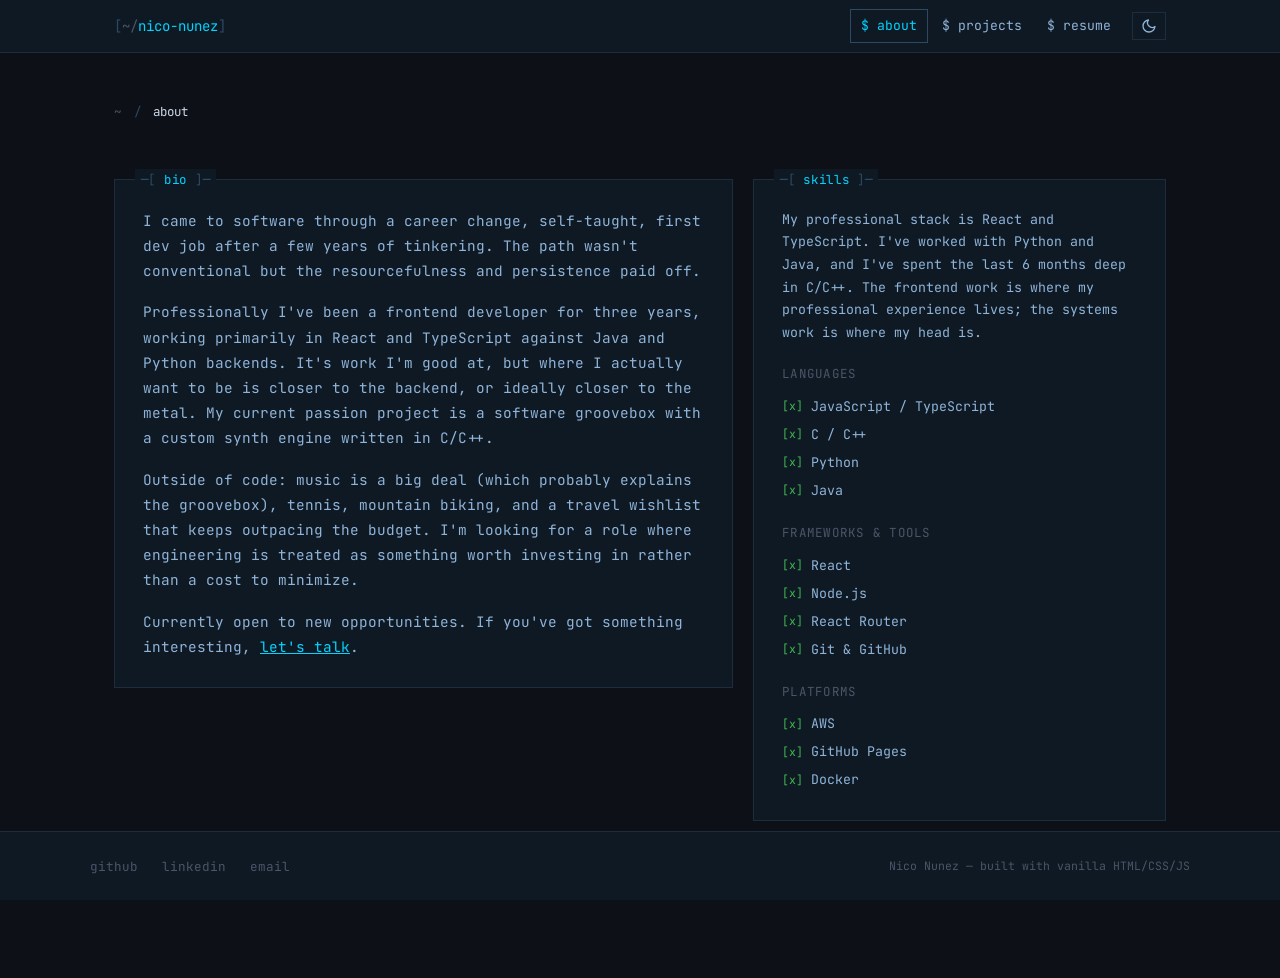
==== about.html @ dd9d21fb "initial commit" ====
<!DOCTYPE html>
<html lang="en" data-theme="dark">
<head>
  <meta charset="UTF-8" />
  <meta name="viewport" content="width=device-width, initial-scale=1.0" />
  <meta name="description" content="Nico Nunez — About me. Background, skills, and what I'm up to." />
  <title>about — Nico Nunez</title>
  <link rel="stylesheet" href="css/style.css" />
  <script src="js/main.js"></script>
</head>
<body>

  <a href="#main-content" class="skip-link">Skip to main content</a>

  <!-- ═══ HEADER / NAV ═══ -->
  <header class="site-header">
    <nav class="nav-bar" aria-label="Primary navigation">
      <a href="index.html" class="nav-brand" aria-label="Home">
        <span class="nb-bracket">[</span><span class="nb-tilde">~/</span><span class="nb-path">nico-nunez</span><span class="nb-bracket">]</span>
      </a>
      <ul class="nav-links">
        <li><a href="about.html">$ about</a></li>
        <li><a href="projects.html">$ projects</a></li>
        <li><a href="resume.html">$ resume</a></li>
        <li>
          <button class="theme-toggle" id="theme-toggle" type="button" aria-label="Switch to light mode" title="Switch to light mode">
            <svg class="icon-moon" viewBox="0 0 24 24" aria-hidden="true" fill="none"
                 stroke="currentColor" stroke-width="2" stroke-linecap="round" stroke-linejoin="round">
              <path d="M21 12.79A9 9 0 1 1 11.21 3 7 7 0 0 0 21 12.79z"/>
            </svg>
            <svg class="icon-sun" viewBox="0 0 24 24" aria-hidden="true" fill="none"
                 stroke="currentColor" stroke-width="1.75" stroke-linecap="round">
              <circle cx="12" cy="12" r="4.5"/>
              <line x1="12" y1="1.5"  x2="12" y2="4.5"/>
              <line x1="12" y1="19.5" x2="12" y2="22.5"/>
              <line x1="1.5"  y1="12" x2="4.5"  y2="12"/>
              <line x1="19.5" y1="12" x2="22.5" y2="12"/>
              <line x1="4.1"  y1="4.1"  x2="6.2"  y2="6.2"/>
              <line x1="17.8" y1="17.8" x2="19.9" y2="19.9"/>
              <line x1="19.9" y1="4.1"  x2="17.8" y2="6.2"/>
              <line x1="6.2"  y1="17.8" x2="4.1"  y2="19.9"/>
              <rect x="9"    y="11.2" width="2.6" height="1.8" rx="0.5" fill="currentColor" stroke="none"/>
              <rect x="12.4" y="11.2" width="2.6" height="1.8" rx="0.5" fill="currentColor" stroke="none"/>
              <line x1="11.6" y1="12.1" x2="12.4" y2="12.1" stroke-width="1.2"/>
            </svg>
          </button>
        </li>
      </ul>
    </nav>
  </header>

  <!-- ═══ MAIN ═══ -->
  <main id="main-content">

    <nav aria-label="Breadcrumb" class="breadcrumb">
      <a href="index.html">~</a>
      <span class="sep" aria-hidden="true">/</span>
      <span class="current" aria-current="page">about</span>
    </nav>

    <div class="about-grid">

      <!-- Bio panel -->
      <section aria-labelledby="bio-heading">
        <div class="panel">
          <h1 class="panel-title" id="bio-heading">bio</h1>
          <div class="bio-text">
            <p>
              I came to software through a career change, self-taught, first dev job after a few years of tinkering. The path wasn't conventional but the resourcefulness and persistence paid off.
            </p>
            <p>
              Professionally I've been a frontend developer for three years, working primarily in React and TypeScript against Java and Python backends. It's work I'm good at, but where I actually want to be is closer to the backend, or ideally closer to the metal. My current passion project is a software groovebox with a custom synth engine written in C/C++.
            </p>
            <p>
              Outside of code: music is a big deal (which probably explains the groovebox), tennis, mountain biking, and a travel wishlist that keeps outpacing the budget. I'm looking for a role where engineering is treated as something worth investing in rather than a cost to minimize.
            </p>
            <p>
              Currently open to new opportunities. If you've got something interesting, <a href="mailto:TODO_EMAIL">let's talk</a>.
            </p>
          </div>
        </div>
      </section>

      <!-- Skills panel -->
      <aside aria-labelledby="skills-heading">
        <div class="panel">
          <h2 class="panel-title" id="skills-heading">skills</h2>
          <div class="skills-section">

            <p class="skills-blurb">My professional stack is React and TypeScript. I've worked with Python and Java, and I've spent the last 6 months deep in C/C++. The frontend work is where my professional experience lives; the systems work is where my head is.</p>

            <h3>Languages</h3>
            <ul class="skill-list" aria-label="Programming languages">
              <li>JavaScript / TypeScript</li>
              <li>C / C++</li>
              <li>Python</li>
              <li>Java</li>
            </ul>

            <h3>Frameworks &amp; Tools</h3>
            <ul class="skill-list" aria-label="Frameworks and tools">
              <li>React</li>
              <li>Node.js</li>
              <li>React Router</li>
              <li>Git &amp; GitHub</li>
            </ul>

            <h3>Platforms</h3>
            <ul class="skill-list" aria-label="Platforms and services">
              <li>AWS</li>
              <li>GitHub Pages</li>
              <li>Docker</li>
            </ul>

          </div>
        </div>
      </aside>

    </div>

  </main>

  <!-- ═══ FOOTER ═══ -->
  <footer class="site-footer">
    <div class="footer-inner">
      <ul class="footer-links">
        <li><a href="https://github.com/nico-nunez" target="_blank" rel="noopener noreferrer">github</a></li>
        <li><a href="https://linkedin.com/in/nico-nunez" target="_blank" rel="noopener noreferrer">linkedin</a></li>
        <li><a href="mailto:TODO_EMAIL">email</a></li>
      </ul>
      <p class="footer-copy">Nico Nunez &mdash; built with vanilla HTML/CSS/JS</p>
    </div>
  </footer>

</body>
</html>
---- css/style.css ----
@import url('https://fonts.googleapis.com/css2?family=JetBrains+Mono:ital,wght@0,300;0,400;0,600;0,700;1,400&display=swap');

/* ─────────────────────────────────────────
   THEME VARIABLES
───────────────────────────────────────── */
:root,
[data-theme="dark"] {
  --bg:             #0d1117;
  --surface:        #0f1923;
  --surface-2:      #131e2a;
  --border:         #1e2d3d;
  --border-bright:  #2d4a63;
  --text:           #8fb4d9;
  --text-bright:    #cdd9e8;
  --text-dim:       #4a5568;
  --accent:         #00d4ff;
  --accent-dim:     rgba(0, 212, 255, 0.55);
  --green:          #3fb950;
  --yellow:         #e3b341;
  --red:            #f85149;
  --selection-bg:   rgba(0, 212, 255, 0.15);
  --shadow:         0 4px 32px rgba(0, 0, 0, 0.6);
}

[data-theme="light"] {
  --bg:             #1a2332;
  --surface:        #1e2d3d;
  --surface-2:      #243447;
  --border:         #2d4057;
  --border-bright:  #3d5570;
  --text:           #cdd9e8;
  --text-bright:    #e8f0f8;
  --text-dim:       #6b7c8d;
  --accent:         #38bdf8;
  --accent-dim:     rgba(56, 189, 248, 0.55);
  --green:          #4ade80;
  --yellow:         #fbbf24;
  --red:            #f87171;
  --selection-bg:   rgba(56, 189, 248, 0.15);
  --shadow:         0 4px 32px rgba(0, 0, 0, 0.4);
}

/* ─────────────────────────────────────────
   RESET & BASE
───────────────────────────────────────── */
*, *::before, *::after {
  box-sizing: border-box;
  margin: 0;
  padding: 0;
}

html {
  font-size: 16px;
  scroll-behavior: smooth;
}

body {
  font-family: 'JetBrains Mono', 'Fira Code', 'Cascadia Code', 'Consolas', monospace;
  background: var(--bg);
  color: var(--text);
  line-height: 1.75;
  min-height: 100vh;
  display: flex;
  flex-direction: column;
  transition: background-color 0.25s ease, color 0.25s ease;
}

::selection {
  background: var(--selection-bg);
  color: var(--text-bright);
}

/* ─────────────────────────────────────────
   ACCESSIBILITY
───────────────────────────────────────── */
.skip-link {
  position: absolute;
  top: -100%;
  left: 1rem;
  z-index: 9999;
  background: var(--accent);
  color: var(--bg);
  padding: 0.5rem 1rem;
  font-weight: 700;
  text-decoration: none;
  font-size: 0.875rem;
}

.skip-link:focus { top: 0.75rem; }

.visually-hidden {
  position: absolute;
  width: 1px;
  height: 1px;
  padding: 0;
  margin: -1px;
  overflow: hidden;
  clip: rect(0,0,0,0);
  white-space: nowrap;
  border: 0;
}

:focus-visible {
  outline: 2px solid var(--accent);
  outline-offset: 3px;
}

/* ─────────────────────────────────────────
   HEADER / NAV
───────────────────────────────────────── */
.site-header {
  position: sticky;
  top: 0;
  z-index: 200;
  background: var(--surface);
  border-bottom: 1px solid var(--border);
}

.nav-bar {
  max-width: 1100px;
  margin: 0 auto;
  padding: 0 1.5rem;
  height: 3.25rem;
  display: flex;
  align-items: center;
  justify-content: space-between;
  gap: 1rem;
}

.nav-brand {
  text-decoration: none;
  font-size: 0.875rem;
  color: var(--text-dim);
  white-space: nowrap;
  flex-shrink: 0;
}

.nav-brand .nb-bracket { color: var(--border-bright); }
.nav-brand .nb-tilde   { color: var(--text-dim); }
.nav-brand .nb-path    { color: var(--accent); }

.nav-links {
  list-style: none;
  display: flex;
  align-items: center;
  gap: 0.125rem;
}

.nav-links a {
  display: inline-block;
  padding: 0.3rem 0.65rem;
  font-size: 0.82rem;
  color: var(--text);
  text-decoration: none;
  border: 1px solid transparent;
  transition: color 0.15s, border-color 0.15s;
}

.nav-links a:hover,
.nav-links a:focus-visible {
  color: var(--accent);
  border-color: var(--border);
  outline: none;
}

.nav-links a.active {
  color: var(--accent);
  border-color: var(--border-bright);
}

/* ─────────────────────────────────────────
   THEME TOGGLE
───────────────────────────────────────── */
.theme-toggle {
  background: none;
  border: 1px solid var(--border);
  color: var(--text);
  cursor: pointer;
  padding: 0.3rem 0.5rem;
  margin-left: 0.5rem;
  display: flex;
  align-items: center;
  justify-content: center;
  transition: border-color 0.15s, color 0.15s;
  flex-shrink: 0;
}

.theme-toggle:hover,
.theme-toggle:focus-visible {
  border-color: var(--accent);
  color: var(--accent);
  outline: none;
}

.theme-toggle svg {
  width: 1rem;
  height: 1rem;
  display: none;
}

[data-theme="dark"]  .icon-moon { display: block; }
[data-theme="light"] .icon-sun  { display: block; }

/* ─────────────────────────────────────────
   MAIN
───────────────────────────────────────── */
main {
  flex: 1;
  max-width: 1100px;
  width: 100%;
  margin: 0 auto;
  padding: 3rem 1.5rem 4rem;
}

/* ─────────────────────────────────────────
   BREADCRUMB
───────────────────────────────────────── */
.breadcrumb {
  font-size: 0.78rem;
  color: var(--text-dim);
  margin-bottom: 2rem;
}

.breadcrumb a        { color: var(--text-dim); text-decoration: none; }
.breadcrumb a:hover  { color: var(--accent); }
.breadcrumb .sep     { margin: 0 0.35rem; color: var(--border-bright); }
.breadcrumb .current { color: var(--text-bright); }

/* ─────────────────────────────────────────
   PANELS
───────────────────────────────────────── */
.panel {
  position: relative;
  border: 1px solid var(--border);
  padding: 1.75rem;
  margin: 1.5rem 0;
  background: var(--surface);
}

.panel-title {
  position: absolute;
  top: -0.65rem;
  left: 1.25rem;
  background: var(--surface);
  padding: 0 0.35rem;
  font-size: 0.78rem;
  font-weight: 400;
  color: var(--accent);
  letter-spacing: 0.06em;
}

.panel-title::before { content: "─[ "; color: var(--border-bright); }
.panel-title::after  { content: " ]─"; color: var(--border-bright); }

/* ─────────────────────────────────────────
   HOME — HERO
───────────────────────────────────────── */
.hero {
  padding: 2.5rem 0 1rem;
  text-align: center;
}

.hero-boot {
  font-size: 0.78rem;
  color: var(--text-dim);
  margin-bottom: 2rem;
  text-align: left;
  display: inline-block;
}

.hero-boot .boot-line { display: block; }
.hero-boot .boot-ok   { color: var(--green); }
.hero-boot .boot-dim  { color: var(--text-dim); }

.ascii-art {
  font-size: clamp(0.32rem, 1.1vw, 0.68rem);
  line-height: 1.15;
  color: var(--accent);
  overflow-x: auto;
  display: inline-block;
  text-align: left;
  max-width: 100%;
  margin: 0 auto;
  margin-bottom: 0;
  user-select: none;
}

.ascii-hero {
  display: inline-block;
  text-align: left;
}

.ascii-error {
  font-size: 0.82rem;
  color: var(--text);
  opacity: 0.55;
  margin-top: 0.2rem;
}

.ascii-error-prefix {
  color: var(--red);
}

.hero-name {
  margin-top: 1.5rem;
  font-size: clamp(1.4rem, 4vw, 2.5rem);
  font-weight: 700;
  color: var(--text-bright);
  letter-spacing: 0.2em;
  text-transform: uppercase;
}

.tagline-line {
  margin-top: 1rem;
  font-size: 0.9rem;
  color: var(--text);
  display: flex;
  align-items: center;
  justify-content: center;
  gap: 0.5rem;
  min-height: 1.5rem;
}

.prompt-char { color: var(--accent); font-weight: 700; }

.cursor {
  display: inline-block;
  width: 0.55rem;
  height: 1em;
  background: var(--accent);
  vertical-align: text-bottom;
  animation: blink 1.1s step-end infinite;
}

@keyframes blink {
  0%, 100% { opacity: 1; }
  50%       { opacity: 0; }
}

/* ─────────────────────────────────────────
   HOME — NAV CARDS
───────────────────────────────────────── */
.home-nav {
  margin-top: 3rem;
}

.home-nav-grid {
  display: grid;
  grid-template-columns: repeat(auto-fit, minmax(230px, 1fr));
  gap: 1rem;
  margin-top: 0.75rem;
}

.nav-card {
  display: block;
  text-decoration: none;
  border: 1px solid var(--border);
  padding: 1.25rem;
  background: var(--surface);
  transition: border-color 0.15s, background 0.15s;
}

.nav-card:hover,
.nav-card:focus-visible {
  border-color: var(--accent);
  background: var(--surface-2);
  outline: none;
}

.nav-card-cmd  { color: var(--accent); font-size: 0.88rem; font-weight: 600; }
.nav-card-desc { color: var(--text-dim); font-size: 0.78rem; margin-top: 0.3rem; }

.hero-intro {
  font-size: 0.9rem;
  color: var(--text);
  max-width: 560px;
  margin: 1.75rem auto 0;
  line-height: 1.75;
  text-align: center;
}

.home-status {
  margin-top: 2.5rem;
  font-size: 0.75rem;
  color: var(--text-dim);
  text-align: center;
}

.home-status .status-ok { color: var(--green); }

/* ─────────────────────────────────────────
   ABOUT PAGE
───────────────────────────────────────── */
.about-grid {
  display: grid;
  grid-template-columns: 3fr 2fr;
  gap: 1.25rem;
  margin-top: 0;
}

.bio-text p { margin-bottom: 1rem; font-size: 0.9rem; }
.bio-text p:last-child { margin-bottom: 0; }

.skills-blurb {
  font-size: 0.83rem;
  color: var(--text);
  margin-bottom: 1.25rem;
  line-height: 1.7;
}

.skills-section h3 {
  font-size: 0.78rem;
  color: var(--text-dim);
  text-transform: uppercase;
  letter-spacing: 0.1em;
  margin: 1.25rem 0 0.6rem;
  font-weight: 400;
}

.skills-section h3:first-child { margin-top: 0; }

.skill-list {
  list-style: none;
  display: flex;
  flex-direction: column;
  gap: 0.3rem;
}

.skill-list li {
  font-size: 0.83rem;
  color: var(--text);
  display: flex;
  align-items: center;
  gap: 0.5rem;
}

.skill-list li::before {
  content: "[x]";
  color: var(--green);
  font-size: 0.72rem;
  flex-shrink: 0;
}

/* ─────────────────────────────────────────
   PROJECTS PAGE
───────────────────────────────────────── */
.projects-intro {
  font-size: 0.88rem;
  color: var(--text-dim);
  margin-bottom: 2rem;
}

.projects-grid {
  display: grid;
  grid-template-columns: repeat(2, 1fr);
  gap: 1.5rem;
}

.project-card {
  border: 1px solid var(--border);
  background: var(--surface);
  display: flex;
  flex-direction: column;
  transition: border-color 0.15s;
}

.project-card:hover { border-color: var(--border-bright); }

.card-chrome {
  background: var(--surface-2);
  border-bottom: 1px solid var(--border);
  padding: 0.5rem 0.75rem;
  display: flex;
  align-items: center;
  gap: 0.35rem;
}

.dot {
  width: 0.55rem;
  height: 0.55rem;
  border-radius: 50%;
  flex-shrink: 0;
}

.dot-r { background: var(--red); }
.dot-y { background: var(--yellow); }
.dot-g { background: var(--green); }

.card-chrome-title {
  margin-left: 0.4rem;
  font-size: 0.76rem;
  color: var(--text-dim);
  flex: 1;
  overflow: hidden;
  text-overflow: ellipsis;
  white-space: nowrap;
}

.card-body {
  padding: 1.25rem;
  flex: 1;
  display: flex;
  flex-direction: column;
}

.card-screenshot {
  width: 100%;
  height: 160px;
  object-fit: cover;
  border: 1px solid var(--border);
  display: block;
  margin-bottom: 1rem;
}

.card-name {
  font-size: 0.97rem;
  font-weight: 600;
  color: var(--text-bright);
  margin-bottom: 0.4rem;
}

.card-desc {
  font-size: 0.83rem;
  color: var(--text);
  flex: 1;
  margin-bottom: 0.9rem;
  line-height: 1.6;
}

.tag-list {
  display: flex;
  flex-wrap: wrap;
  gap: 0.35rem;
  margin-bottom: 1rem;
}

.tag {
  font-size: 0.7rem;
  color: var(--accent-dim);
  border: 1px solid var(--border);
  padding: 0.1rem 0.45rem;
  letter-spacing: 0.04em;
}

.card-links {
  display: flex;
  gap: 1.25rem;
  padding-top: 0.75rem;
  border-top: 1px solid var(--border);
  margin-top: auto;
}

.card-links a {
  font-size: 0.79rem;
  color: var(--accent);
  text-decoration: none;
  display: flex;
  align-items: center;
  gap: 0.25rem;
}

.card-links a:hover { text-decoration: underline; }

/* ─────────────────────────────────────────
   RESUME PAGE
───────────────────────────────────────── */
.resume-actions {
  display: flex;
  gap: 0.75rem;
  align-items: center;
  margin-bottom: 1.5rem;
  flex-wrap: wrap;
}

.btn {
  display: inline-flex;
  align-items: center;
  gap: 0.4rem;
  padding: 0.5rem 1.1rem;
  border: 1px solid var(--accent);
  color: var(--accent);
  background: transparent;
  text-decoration: none;
  font-family: inherit;
  font-size: 0.82rem;
  cursor: pointer;
  transition: background 0.15s, color 0.15s;
  letter-spacing: 0.04em;
}

.btn:hover,
.btn:focus-visible {
  background: var(--accent);
  color: var(--bg);
  outline: none;
  text-decoration: none;
}

.resume-frame-wrapper {
  width: 100%;
  border: 1px solid var(--border);
  background: var(--surface);
}

.resume-frame-wrapper iframe {
  width: 100%;
  height: 85vh;
  min-height: 600px;
  border: none;
  display: block;
}

.resume-fallback {
  padding: 2rem;
  text-align: center;
  color: var(--text-dim);
  font-size: 0.85rem;
  line-height: 2;
}

.resume-fallback a { color: var(--accent); }

/* ─────────────────────────────────────────
   FOOTER
───────────────────────────────────────── */
.site-footer {
  position: sticky;
  bottom: 0;
  border-top: 1px solid var(--border);
  background: var(--surface);
  padding: 1.25rem 1.5rem;
  z-index: 100;
}

.footer-inner {
  max-width: 1100px;
  margin: 0 auto;
  display: flex;
  align-items: center;
  justify-content: space-between;
  gap: 1rem;
  flex-wrap: wrap;
}

.footer-links {
  list-style: none;
  display: flex;
  gap: 1.5rem;
}

.footer-links a {
  font-size: 0.79rem;
  color: var(--text-dim);
  text-decoration: none;
  transition: color 0.15s;
}

.footer-links a:hover { color: var(--accent); }

.footer-copy {
  font-size: 0.72rem;
  color: var(--text-dim);
}

/* ─────────────────────────────────────────
   LINKS (global)
───────────────────────────────────────── */
a { color: var(--accent); }
a:hover { text-decoration: underline; }

/* ─────────────────────────────────────────
   SCROLLBAR
───────────────────────────────────────── */
::-webkit-scrollbar       { width: 6px; height: 6px; }
::-webkit-scrollbar-track { background: var(--bg); }
::-webkit-scrollbar-thumb { background: var(--border-bright); }
::-webkit-scrollbar-thumb:hover { background: var(--text-dim); }

/* ─────────────────────────────────────────
   RESPONSIVE
───────────────────────────────────────── */
@media (max-width: 720px) {
  .about-grid         { grid-template-columns: 1fr; }
  .projects-grid      { grid-template-columns: 1fr; }
  .home-nav-grid      { grid-template-columns: 1fr; }
  main                { padding: 2rem 1rem 3rem; }
}

@media (max-width: 900px) {
  .projects-grid      { grid-template-columns: 1fr; }
}

@media (max-width: 480px) {
  .nav-brand              { display: none; }
  .nav-links a            { padding: 0.25rem 0.45rem; font-size: 0.78rem; }
  .ascii-art              { display: none; }
  .footer-inner           { flex-direction: column; text-align: center; }
}
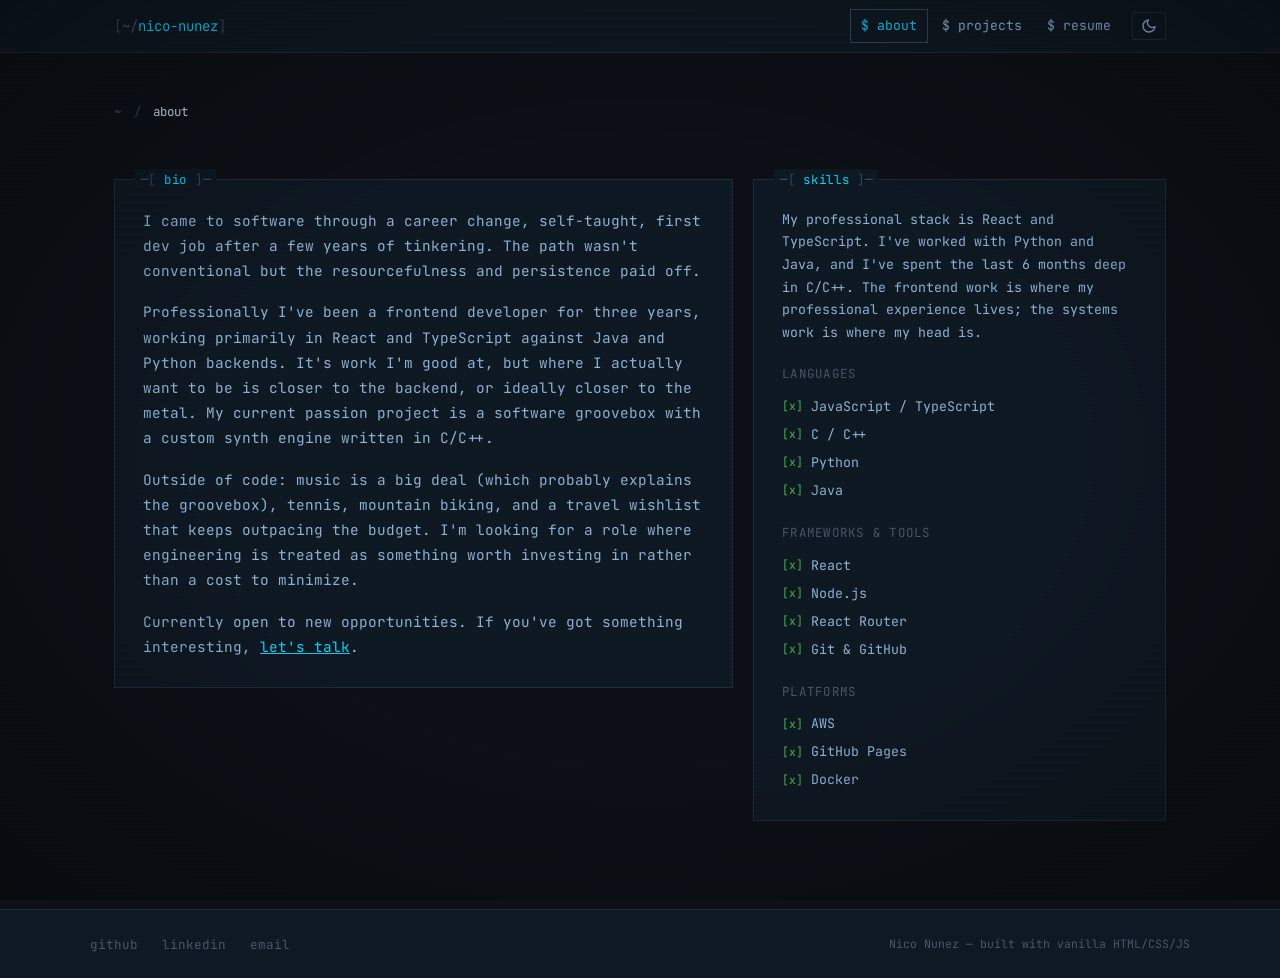
==== commit 035c9f78: "update landing and use web components for nav and footer" ====
--- a/about.html
+++ b/about.html
@@ -1,55 +1,27 @@
 <!DOCTYPE html>
 <html lang="en" data-theme="dark">
+
 <head>
   <meta charset="UTF-8" />
   <meta name="viewport" content="width=device-width, initial-scale=1.0" />
   <meta name="description" content="Nico Nunez — About me. Background, skills, and what I'm up to." />
   <title>about — Nico Nunez</title>
   <link rel="stylesheet" href="css/style.css" />
+  <script defer src="js/components/Navbar.js"></script>
+  <script defer src="js/components/Footer.js"></script>
   <script src="js/main.js"></script>
 </head>
+
 <body>
 
   <a href="#main-content" class="skip-link">Skip to main content</a>
 
-  <!-- ═══ HEADER / NAV ═══ -->
+  <!-- --- HEADER / NAV --- -->
   <header class="site-header">
-    <nav class="nav-bar" aria-label="Primary navigation">
-      <a href="index.html" class="nav-brand" aria-label="Home">
-        <span class="nb-bracket">[</span><span class="nb-tilde">~/</span><span class="nb-path">nico-nunez</span><span class="nb-bracket">]</span>
-      </a>
-      <ul class="nav-links">
-        <li><a href="about.html">$ about</a></li>
-        <li><a href="projects.html">$ projects</a></li>
-        <li><a href="resume.html">$ resume</a></li>
-        <li>
-          <button class="theme-toggle" id="theme-toggle" type="button" aria-label="Switch to light mode" title="Switch to light mode">
-            <svg class="icon-moon" viewBox="0 0 24 24" aria-hidden="true" fill="none"
-                 stroke="currentColor" stroke-width="2" stroke-linecap="round" stroke-linejoin="round">
-              <path d="M21 12.79A9 9 0 1 1 11.21 3 7 7 0 0 0 21 12.79z"/>
-            </svg>
-            <svg class="icon-sun" viewBox="0 0 24 24" aria-hidden="true" fill="none"
-                 stroke="currentColor" stroke-width="1.75" stroke-linecap="round">
-              <circle cx="12" cy="12" r="4.5"/>
-              <line x1="12" y1="1.5"  x2="12" y2="4.5"/>
-              <line x1="12" y1="19.5" x2="12" y2="22.5"/>
-              <line x1="1.5"  y1="12" x2="4.5"  y2="12"/>
-              <line x1="19.5" y1="12" x2="22.5" y2="12"/>
-              <line x1="4.1"  y1="4.1"  x2="6.2"  y2="6.2"/>
-              <line x1="17.8" y1="17.8" x2="19.9" y2="19.9"/>
-              <line x1="19.9" y1="4.1"  x2="17.8" y2="6.2"/>
-              <line x1="6.2"  y1="17.8" x2="4.1"  y2="19.9"/>
-              <rect x="9"    y="11.2" width="2.6" height="1.8" rx="0.5" fill="currentColor" stroke="none"/>
-              <rect x="12.4" y="11.2" width="2.6" height="1.8" rx="0.5" fill="currentColor" stroke="none"/>
-              <line x1="11.6" y1="12.1" x2="12.4" y2="12.1" stroke-width="1.2"/>
-            </svg>
-          </button>
-        </li>
-      </ul>
-    </nav>
+    <web-navbar></web-navbar>
   </header>
 
-  <!-- ═══ MAIN ═══ -->
+  <!-- --- MAIN --- -->
   <main id="main-content">
 
     <nav aria-label="Breadcrumb" class="breadcrumb">
@@ -66,16 +38,23 @@
           <h1 class="panel-title" id="bio-heading">bio</h1>
           <div class="bio-text">
             <p>
-              I came to software through a career change, self-taught, first dev job after a few years of tinkering. The path wasn't conventional but the resourcefulness and persistence paid off.
+              I came to software through a career change, self-taught, first dev job after a few years of tinkering. The
+              path wasn't conventional but the resourcefulness and persistence paid off.
             </p>
             <p>
-              Professionally I've been a frontend developer for three years, working primarily in React and TypeScript against Java and Python backends. It's work I'm good at, but where I actually want to be is closer to the backend, or ideally closer to the metal. My current passion project is a software groovebox with a custom synth engine written in C/C++.
+              Professionally I've been a frontend developer for three years, working primarily in React and TypeScript
+              against Java and Python backends. It's work I'm good at, but where I actually want to be is closer to the
+              backend, or ideally closer to the metal. My current passion project is a software groovebox with a custom
+              synth engine written in C/C++.
             </p>
             <p>
-              Outside of code: music is a big deal (which probably explains the groovebox), tennis, mountain biking, and a travel wishlist that keeps outpacing the budget. I'm looking for a role where engineering is treated as something worth investing in rather than a cost to minimize.
+              Outside of code: music is a big deal (which probably explains the groovebox), tennis, mountain biking, and
+              a travel wishlist that keeps outpacing the budget. I'm looking for a role where engineering is treated as
+              something worth investing in rather than a cost to minimize.
             </p>
             <p>
-              Currently open to new opportunities. If you've got something interesting, <a href="mailto:TODO_EMAIL">let's talk</a>.
+              Currently open to new opportunities. If you've got something interesting, <a
+                href="mailto:TODO_EMAIL">let's talk</a>.
             </p>
           </div>
         </div>
@@ -87,7 +66,9 @@
           <h2 class="panel-title" id="skills-heading">skills</h2>
           <div class="skills-section">
 
-            <p class="skills-blurb">My professional stack is React and TypeScript. I've worked with Python and Java, and I've spent the last 6 months deep in C/C++. The frontend work is where my professional experience lives; the systems work is where my head is.</p>
+            <p class="skills-blurb">My professional stack is React and TypeScript. I've worked with Python and Java, and
+              I've spent the last 6 months deep in C/C++. The frontend work is where my professional experience lives;
+              the systems work is where my head is.</p>
 
             <h3>Languages</h3>
             <ul class="skill-list" aria-label="Programming languages">
@@ -120,17 +101,9 @@
 
   </main>
 
-  <!-- ═══ FOOTER ═══ -->
-  <footer class="site-footer">
-    <div class="footer-inner">
-      <ul class="footer-links">
-        <li><a href="https://github.com/nico-nunez" target="_blank" rel="noopener noreferrer">github</a></li>
-        <li><a href="https://linkedin.com/in/nico-nunez" target="_blank" rel="noopener noreferrer">linkedin</a></li>
-        <li><a href="mailto:TODO_EMAIL">email</a></li>
-      </ul>
-      <p class="footer-copy">Nico Nunez &mdash; built with vanilla HTML/CSS/JS</p>
-    </div>
-  </footer>
+  <!-- --- FOOTER --- -->
+  <web-footer></web-footer>
 
 </body>
+
 </html>
--- a/css/style.css
+++ b/css/style.css
@@ -1,8 +1,8 @@
 @import url('https://fonts.googleapis.com/css2?family=JetBrains+Mono:ital,wght@0,300;0,400;0,600;0,700;1,400&display=swap');
 
-/* ─────────────────────────────────────────
+/* =========================================
    THEME VARIABLES
-───────────────────────────────────────── */
+========================================= */
 :root,
 [data-theme="dark"] {
   --bg:             #0d1117;
@@ -40,9 +40,9 @@
   --shadow:         0 4px 32px rgba(0, 0, 0, 0.4);
 }
 
-/* ─────────────────────────────────────────
+/* =========================================
    RESET & BASE
-───────────────────────────────────────── */
+========================================= */
 *, *::before, *::after {
   box-sizing: border-box;
   margin: 0;
@@ -70,9 +70,9 @@
   color: var(--text-bright);
 }
 
-/* ─────────────────────────────────────────
+/* =========================================
    ACCESSIBILITY
-───────────────────────────────────────── */
+========================================= */
 .skip-link {
   position: absolute;
   top: -100%;
@@ -105,15 +105,16 @@
   outline-offset: 3px;
 }
 
-/* ─────────────────────────────────────────
+/* =========================================
    HEADER / NAV
-───────────────────────────────────────── */
+========================================= */
 .site-header {
   position: sticky;
   top: 0;
   z-index: 200;
   background: var(--surface);
   border-bottom: 1px solid var(--border);
+  min-height: 3.25rem; /* reserve for nav web component */
 }
 
 .nav-bar {
@@ -168,9 +169,9 @@
   border-color: var(--border-bright);
 }
 
-/* ─────────────────────────────────────────
+/* =========================================
    THEME TOGGLE
-───────────────────────────────────────── */
+========================================= */
 .theme-toggle {
   background: none;
   border: 1px solid var(--border);
@@ -201,9 +202,9 @@
 [data-theme="dark"]  .icon-moon { display: block; }
 [data-theme="light"] .icon-sun  { display: block; }
 
-/* ─────────────────────────────────────────
+/* =========================================
    MAIN
-───────────────────────────────────────── */
+========================================= */
 main {
   flex: 1;
   max-width: 1100px;
@@ -212,9 +213,9 @@
   padding: 3rem 1.5rem 4rem;
 }
 
-/* ─────────────────────────────────────────
+/* =========================================
    BREADCRUMB
-───────────────────────────────────────── */
+========================================= */
 .breadcrumb {
   font-size: 0.78rem;
   color: var(--text-dim);
@@ -226,9 +227,9 @@
 .breadcrumb .sep     { margin: 0 0.35rem; color: var(--border-bright); }
 .breadcrumb .current { color: var(--text-bright); }
 
-/* ─────────────────────────────────────────
+/* =========================================
    PANELS
-───────────────────────────────────────── */
+========================================= */
 .panel {
   position: relative;
   border: 1px solid var(--border);
@@ -252,63 +253,91 @@
 .panel-title::before { content: "─[ "; color: var(--border-bright); }
 .panel-title::after  { content: " ]─"; color: var(--border-bright); }
 
-/* ─────────────────────────────────────────
+/* =========================================
    HOME — HERO
-───────────────────────────────────────── */
+========================================= */
 .hero {
   padding: 2.5rem 0 1rem;
   text-align: center;
 }
 
-.hero-boot {
-  font-size: 0.78rem;
-  color: var(--text-dim);
-  margin-bottom: 2rem;
-  text-align: left;
-  display: inline-block;
-}
-
-.hero-boot .boot-line { display: block; }
-.hero-boot .boot-ok   { color: var(--green); }
-.hero-boot .boot-dim  { color: var(--text-dim); }
-
-.ascii-art {
-  font-size: clamp(0.32rem, 1.1vw, 0.68rem);
-  line-height: 1.15;
-  color: var(--accent);
-  overflow-x: auto;
+/* =========================================
+   CRT PAGE OVERLAY
+========================================= */
+body::after {
+  content: '';
+  position: fixed;
+  inset: 0;
+  background:
+    repeating-linear-gradient(
+      0deg,
+      transparent,
+      transparent 2px,
+      rgba(0, 0, 0, 0.04) 2px,
+      rgba(0, 0, 0, 0.04) 4px
+    ),
+    radial-gradient(ellipse at center, transparent 50%, rgba(0, 0, 0, 0.35) 100%);
+  pointer-events: none;
+  z-index: 9998;
+}
+
+.neofetch {
   display: inline-block;
   text-align: left;
-  max-width: 100%;
-  margin: 0 auto;
-  margin-bottom: 0;
-  user-select: none;
-}
-
-.ascii-hero {
-  display: inline-block;
-  text-align: left;
-}
-
-.ascii-error {
   font-size: 0.82rem;
-  color: var(--text);
-  opacity: 0.55;
-  margin-top: 0.2rem;
-}
-
-.ascii-error-prefix {
-  color: var(--red);
-}
-
-.hero-name {
-  margin-top: 1.5rem;
-  font-size: clamp(1.4rem, 4vw, 2.5rem);
-  font-weight: 700;
-  color: var(--text-bright);
-  letter-spacing: 0.2em;
-  text-transform: uppercase;
-}
+  margin-bottom: 2rem;
+  line-height: 1.7;
+}
+
+.nf-cmd {
+  color: var(--text-dim);
+  margin-bottom: 0.75rem;
+}
+
+.nf-body {
+  display: flex;
+  align-items: center;
+  gap: 2rem;
+}
+
+.nf-logo {
+  color: var(--accent);
+  font-size: 0.6rem;
+  line-height: 1.25;
+  flex-shrink: 0;
+  margin: 0;
+  padding-right: 1.25rem;
+}
+
+.nf-header { font-weight: 600; }
+
+.nf-user { color: var(--accent); }
+.nf-at   { color: var(--text-dim); margin: 0 0.1rem; }
+.nf-host { color: var(--text-bright); }
+
+.nf-sep {
+  color: var(--border-bright);
+  margin-bottom: 0.25rem;
+}
+
+.nf-row {
+  display: flex;
+  gap: 0.6rem;
+}
+
+.nf-key {
+  color: var(--accent);
+  min-width: 6.5rem;
+  text-align: right;
+}
+
+.nf-key::after {
+  content: ' :';
+  color: var(--text-dim);
+}
+
+.nf-val { color: var(--text); }
+.nf-ok  { color: var(--green); }
 
 .tagline-line {
   margin-top: 1rem;
@@ -337,9 +366,9 @@
   50%       { opacity: 0; }
 }
 
-/* ─────────────────────────────────────────
+/* =========================================
    HOME — NAV CARDS
-───────────────────────────────────────── */
+========================================= */
 .home-nav {
   margin-top: 3rem;
 }
@@ -388,9 +417,9 @@
 
 .home-status .status-ok { color: var(--green); }
 
-/* ─────────────────────────────────────────
+/* =========================================
    ABOUT PAGE
-───────────────────────────────────────── */
+========================================= */
 .about-grid {
   display: grid;
   grid-template-columns: 3fr 2fr;
@@ -441,9 +470,9 @@
   flex-shrink: 0;
 }
 
-/* ─────────────────────────────────────────
+/* =========================================
    PROJECTS PAGE
-───────────────────────────────────────── */
+========================================= */
 .projects-intro {
   font-size: 0.88rem;
   color: var(--text-dim);
@@ -561,9 +590,9 @@
 
 .card-links a:hover { text-decoration: underline; }
 
-/* ─────────────────────────────────────────
+/* =========================================
    RESUME PAGE
-───────────────────────────────────────── */
+========================================= */
 .resume-actions {
   display: flex;
   gap: 0.75rem;
@@ -620,9 +649,9 @@
 
 .resume-fallback a { color: var(--accent); }
 
-/* ─────────────────────────────────────────
+/* =========================================
    FOOTER
-───────────────────────────────────────── */
+========================================= */
 .site-footer {
   position: sticky;
   bottom: 0;
@@ -662,23 +691,23 @@
   color: var(--text-dim);
 }
 
-/* ─────────────────────────────────────────
+/* =========================================
    LINKS (global)
-───────────────────────────────────────── */
+========================================= */
 a { color: var(--accent); }
 a:hover { text-decoration: underline; }
 
-/* ─────────────────────────────────────────
+/* =========================================
    SCROLLBAR
-───────────────────────────────────────── */
+========================================= */
 ::-webkit-scrollbar       { width: 6px; height: 6px; }
 ::-webkit-scrollbar-track { background: var(--bg); }
 ::-webkit-scrollbar-thumb { background: var(--border-bright); }
 ::-webkit-scrollbar-thumb:hover { background: var(--text-dim); }
 
-/* ─────────────────────────────────────────
+/* =========================================
    RESPONSIVE
-───────────────────────────────────────── */
+========================================= */
 @media (max-width: 720px) {
   .about-grid         { grid-template-columns: 1fr; }
   .projects-grid      { grid-template-columns: 1fr; }
@@ -693,6 +722,6 @@
 @media (max-width: 480px) {
   .nav-brand              { display: none; }
   .nav-links a            { padding: 0.25rem 0.45rem; font-size: 0.78rem; }
-  .ascii-art              { display: none; }
+  .monitor-body           { width: 100%; }
   .footer-inner           { flex-direction: column; text-align: center; }
 }
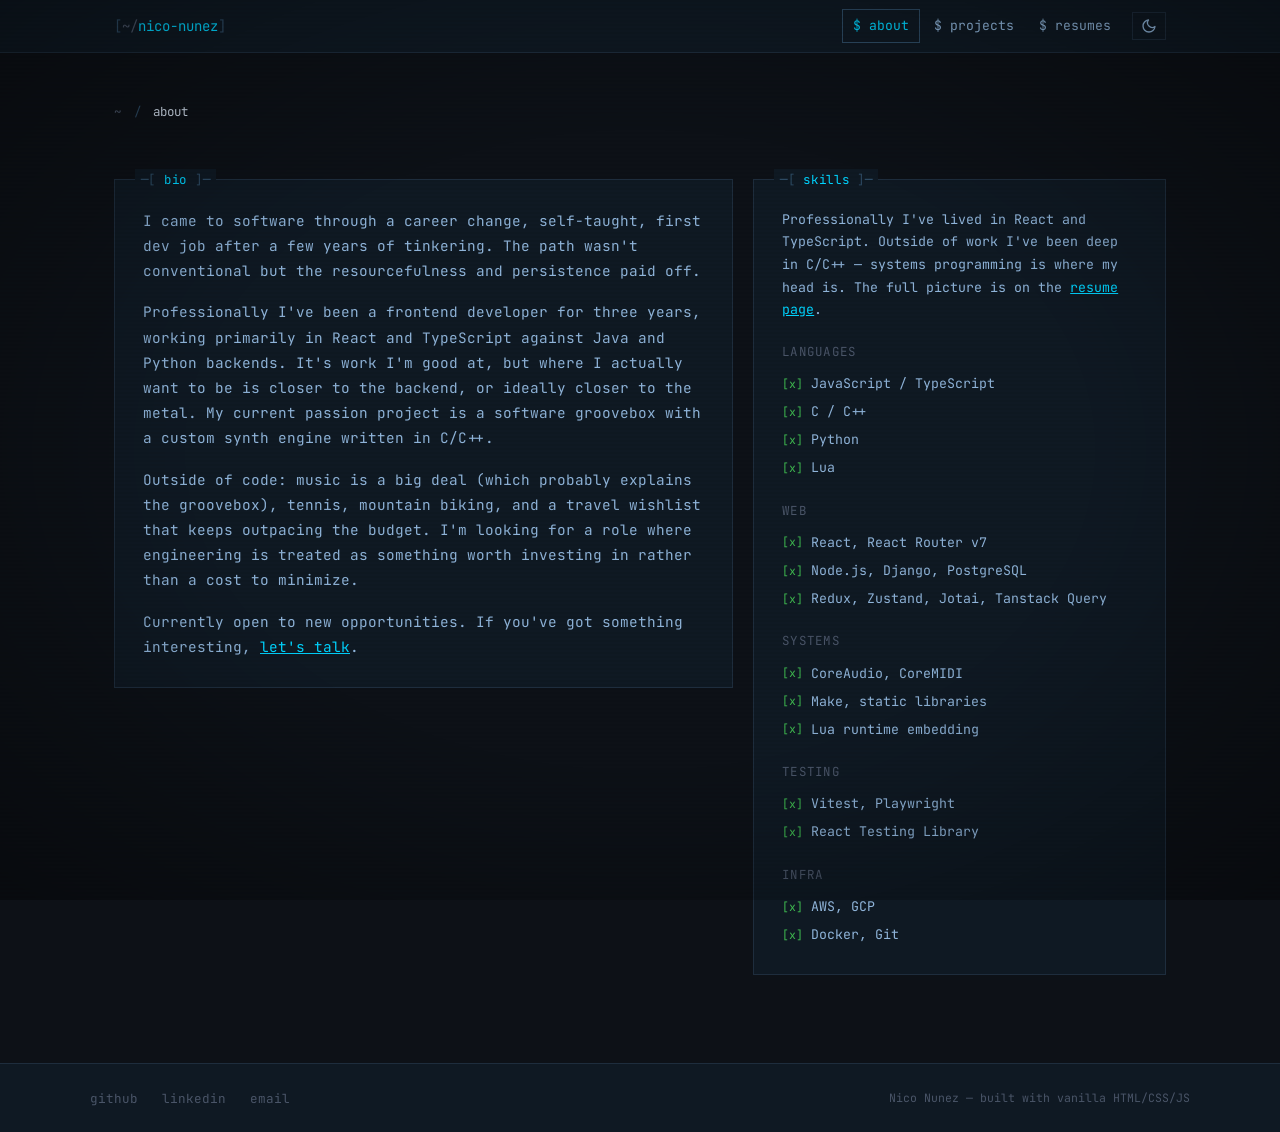
==== commit 2997506c: "initial portfolio site" ====
--- a/about.html
+++ b/about.html
@@ -54,7 +54,7 @@
             </p>
             <p>
               Currently open to new opportunities. If you've got something interesting, <a
-                href="mailto:TODO_EMAIL">let's talk</a>.
+                href="mailto:nick.nunez.dev@gmail.com">let's talk</a>.
             </p>
           </div>
         </div>
@@ -66,31 +66,43 @@
           <h2 class="panel-title" id="skills-heading">skills</h2>
           <div class="skills-section">
 
-            <p class="skills-blurb">My professional stack is React and TypeScript. I've worked with Python and Java, and
-              I've spent the last 6 months deep in C/C++. The frontend work is where my professional experience lives;
-              the systems work is where my head is.</p>
+            <p class="skills-blurb">Professionally I've lived in React and TypeScript. Outside of work I've been deep
+              in C/C++ — systems programming is where my head is. The full picture is on the
+              <a href="resume.html">resume page</a>.
+            </p>
 
             <h3>Languages</h3>
             <ul class="skill-list" aria-label="Programming languages">
               <li>JavaScript / TypeScript</li>
               <li>C / C++</li>
               <li>Python</li>
-              <li>Java</li>
+              <li>Lua</li>
             </ul>
 
-            <h3>Frameworks &amp; Tools</h3>
-            <ul class="skill-list" aria-label="Frameworks and tools">
-              <li>React</li>
-              <li>Node.js</li>
-              <li>React Router</li>
-              <li>Git &amp; GitHub</li>
+            <h3>Web</h3>
+            <ul class="skill-list" aria-label="Web technologies">
+              <li>React, React Router v7</li>
+              <li>Node.js, Django, PostgreSQL</li>
+              <li>Redux, Zustand, Jotai, Tanstack Query</li>
             </ul>
 
-            <h3>Platforms</h3>
-            <ul class="skill-list" aria-label="Platforms and services">
-              <li>AWS</li>
-              <li>GitHub Pages</li>
-              <li>Docker</li>
+            <h3>Systems</h3>
+            <ul class="skill-list" aria-label="Systems programming">
+              <li>CoreAudio, CoreMIDI</li>
+              <li>Make, static libraries</li>
+              <li>Lua runtime embedding</li>
+            </ul>
+
+            <h3>Testing</h3>
+            <ul class="skill-list" aria-label="Testing tools">
+              <li>Vitest, Playwright</li>
+              <li>React Testing Library</li>
+            </ul>
+
+            <h3>Infra</h3>
+            <ul class="skill-list" aria-label="Infrastructure and tools">
+              <li>AWS, GCP</li>
+              <li>Docker, Git</li>
             </ul>
 
           </div>
--- a/css/style.css
+++ b/css/style.css
@@ -591,16 +591,8 @@
 .card-links a:hover { text-decoration: underline; }
 
 /* =========================================
-   RESUME PAGE
-========================================= */
-.resume-actions {
-  display: flex;
-  gap: 0.75rem;
-  align-items: center;
-  margin-bottom: 1.5rem;
-  flex-wrap: wrap;
-}
-
+   RESUME PAGE — CHROME
+========================================= */
 .btn {
   display: inline-flex;
   align-items: center;
@@ -625,29 +617,259 @@
   text-decoration: none;
 }
 
-.resume-frame-wrapper {
-  width: 100%;
+.resume-page-header {
+  display: flex;
+  align-items: center;
+  justify-content: space-between;
+  gap: 1rem;
+  margin-bottom: 1.25rem;
+  flex-wrap: wrap;
+}
+
+.resume-tabs {
+  display: flex;
   border: 1px solid var(--border);
-  background: var(--surface);
-}
-
-.resume-frame-wrapper iframe {
-  width: 100%;
-  height: 85vh;
-  min-height: 600px;
+}
+
+.resume-tab {
+  background: none;
   border: none;
-  display: block;
-}
-
-.resume-fallback {
-  padding: 2rem;
+  border-right: 1px solid var(--border);
+  color: var(--text);
+  cursor: pointer;
+  font-family: inherit;
+  font-size: 0.82rem;
+  padding: 0.45rem 1.1rem;
+  letter-spacing: 0.04em;
+  transition: color 0.15s, background 0.15s;
+  position: relative;
+}
+
+.resume-tab:last-child { border-right: none; }
+
+.resume-tab:hover {
+  color: var(--accent);
+  background: var(--surface-2);
+}
+
+.resume-tab.active {
+  color: var(--accent);
+  background: var(--surface-2);
+}
+
+.resume-tab.active::after {
+  content: '';
+  position: absolute;
+  bottom: 0;
+  left: 0;
+  right: 0;
+  height: 2px;
+  background: var(--accent);
+}
+
+.resume-doc-wrapper {
+  position: relative;
+  z-index: 9999;
+  border: 1px solid var(--border);
+  box-shadow: var(--shadow);
+}
+
+/* =========================================
+   RESUME PAGE — DOCUMENT (white card)
+========================================= */
+.resume-doc {
+  background: #faf8f2;
+  font-family: 'Work Sans', -apple-system, system-ui, sans-serif;
+  color: #2a2a2a;
+  font-size: 10.5pt;
+  line-height: 1.45;
+  -webkit-font-smoothing: antialiased;
+  -moz-osx-font-smoothing: grayscale;
+}
+
+.resume-doc .container {
+  max-width: 8.5in;
+  margin: 0 auto;
+  padding: 0.6in 0.65in;
+}
+
+/* Element resets scoped to the document */
+.resume-doc * { box-sizing: border-box; }
+.resume-doc ul { margin: 0; padding: 0; }
+.resume-doc li { margin: 0; padding: 0; }
+.resume-doc p  { margin: 0; padding: 0; }
+
+.resume-doc a {
+  color: #0f4c75;
+  text-decoration: none;
+}
+.resume-doc a:hover { text-decoration: underline; }
+
+.resume-doc code {
+  font-family: 'JetBrains Mono', monospace;
+  font-size: 0.88em;
+  color: #2a2a2a;
+}
+
+/* Header */
+.resume-doc header {
   text-align: center;
-  color: var(--text-dim);
+  padding-bottom: 0.5rem;
+  border-bottom: 2px solid #1a1a2e;
+  margin-bottom: 1rem;
+  background: none;
+  position: static;
+  min-height: 0;
+}
+
+.resume-doc h1 {
+  font-family: 'Crimson Pro', Georgia, serif;
+  font-size: 2.2rem;
+  font-weight: 700;
+  color: #1a1a2e;
+  letter-spacing: -0.5px;
+  margin-bottom: 0.4rem;
+  border: none;
+  padding: 0;
+  line-height: 1.2;
+}
+
+.contact-info {
+  display: flex;
+  justify-content: center;
+  flex-wrap: wrap;
+  gap: 0.5rem 1.2rem;
   font-size: 0.85rem;
-  line-height: 2;
-}
-
-.resume-fallback a { color: var(--accent); }
+  color: #4a4a4a;
+  margin-top: 0.5rem;
+}
+
+.contact-info span { white-space: nowrap; }
+
+/* Section headings */
+.resume-doc h2 {
+  font-family: 'Crimson Pro', Georgia, serif;
+  font-size: 1.25rem;
+  font-weight: 700;
+  color: #1a1a2e;
+  margin-top: 1.1rem;
+  margin-bottom: 0.6rem;
+  padding-bottom: 0.25rem;
+  border-bottom: 1.5px solid #d4d4d4;
+  letter-spacing: -0.3px;
+}
+
+.resume-doc h3 {
+  font-size: 1rem;
+  font-weight: 600;
+  color: #16213e;
+  margin: 0;
+  font-family: 'Work Sans', sans-serif;
+}
+
+.resume-doc h4 {
+  font-size: 0.92rem;
+  font-weight: 600;
+  color: #2a2a2a;
+  margin-bottom: 0.3rem;
+  margin-top: 0.5rem;
+  font-family: 'Work Sans', sans-serif;
+}
+
+/* Summary paragraph */
+.resume-summary {
+  margin-top: 0.5rem;
+  font-size: 0.95rem;
+  color: #4a4a4a;
+  line-height: 1.6;
+}
+
+/* Job entries */
+.job { margin-bottom: 1rem; }
+
+.job-header {
+  display: flex;
+  justify-content: space-between;
+  align-items: baseline;
+  margin-bottom: 0.3rem;
+  flex-wrap: wrap;
+  gap: 0.25rem;
+}
+
+.job-title  { font-weight: 600; color: #2a2a2a; }
+.job-company { color: #4a4a4a; }
+.job-date {
+  font-size: 0.85rem;
+  color: #666666;
+  font-weight: 500;
+  font-style: italic;
+  white-space: nowrap;
+}
+
+.subsection {
+  margin-top: 0.6rem;
+  margin-bottom: 0.6rem;
+}
+
+/* Lists */
+.resume-doc ul {
+  margin-left: 1.1rem;
+  margin-top: 0.25rem;
+  list-style: disc;
+}
+
+.resume-doc li {
+  margin-bottom: 0.25rem;
+  padding-left: 0.2rem;
+  line-height: 1.4;
+}
+
+.resume-doc li::marker { color: #0f4c75; }
+.resume-doc li::before { content: none !important; }
+
+/* Projects */
+.resume-project {
+  margin-bottom: 1rem;
+  padding-left: 0.5rem;
+}
+
+.resume-project h4 {
+  font-size: 0.95rem;
+  font-weight: 600;
+  color: #16213e;
+}
+
+.resume-technologies {
+  font-size: 0.9rem;
+  color: #4a4a4a;
+  font-style: italic;
+  margin-top: 0.25rem;
+}
+
+/* Skills */
+.resume-skills-grid {
+  display: grid;
+  grid-template-columns: repeat(2, 1fr);
+  gap: 0.5rem 2rem;
+  margin-top: 0.75rem;
+}
+
+.resume-skill-item {
+  display: flex;
+  gap: 0.5rem;
+}
+
+.resume-skill-label {
+  font-weight: 600;
+  color: #16213e;
+  white-space: nowrap;
+}
+
+.resume-skill-value { color: #4a4a4a; }
+
+/* Education */
+.resume-education { margin-top: 0.5rem; }
+.resume-doc strong { font-weight: 600; color: #2a2a2a; }
 
 /* =========================================
    FOOTER
